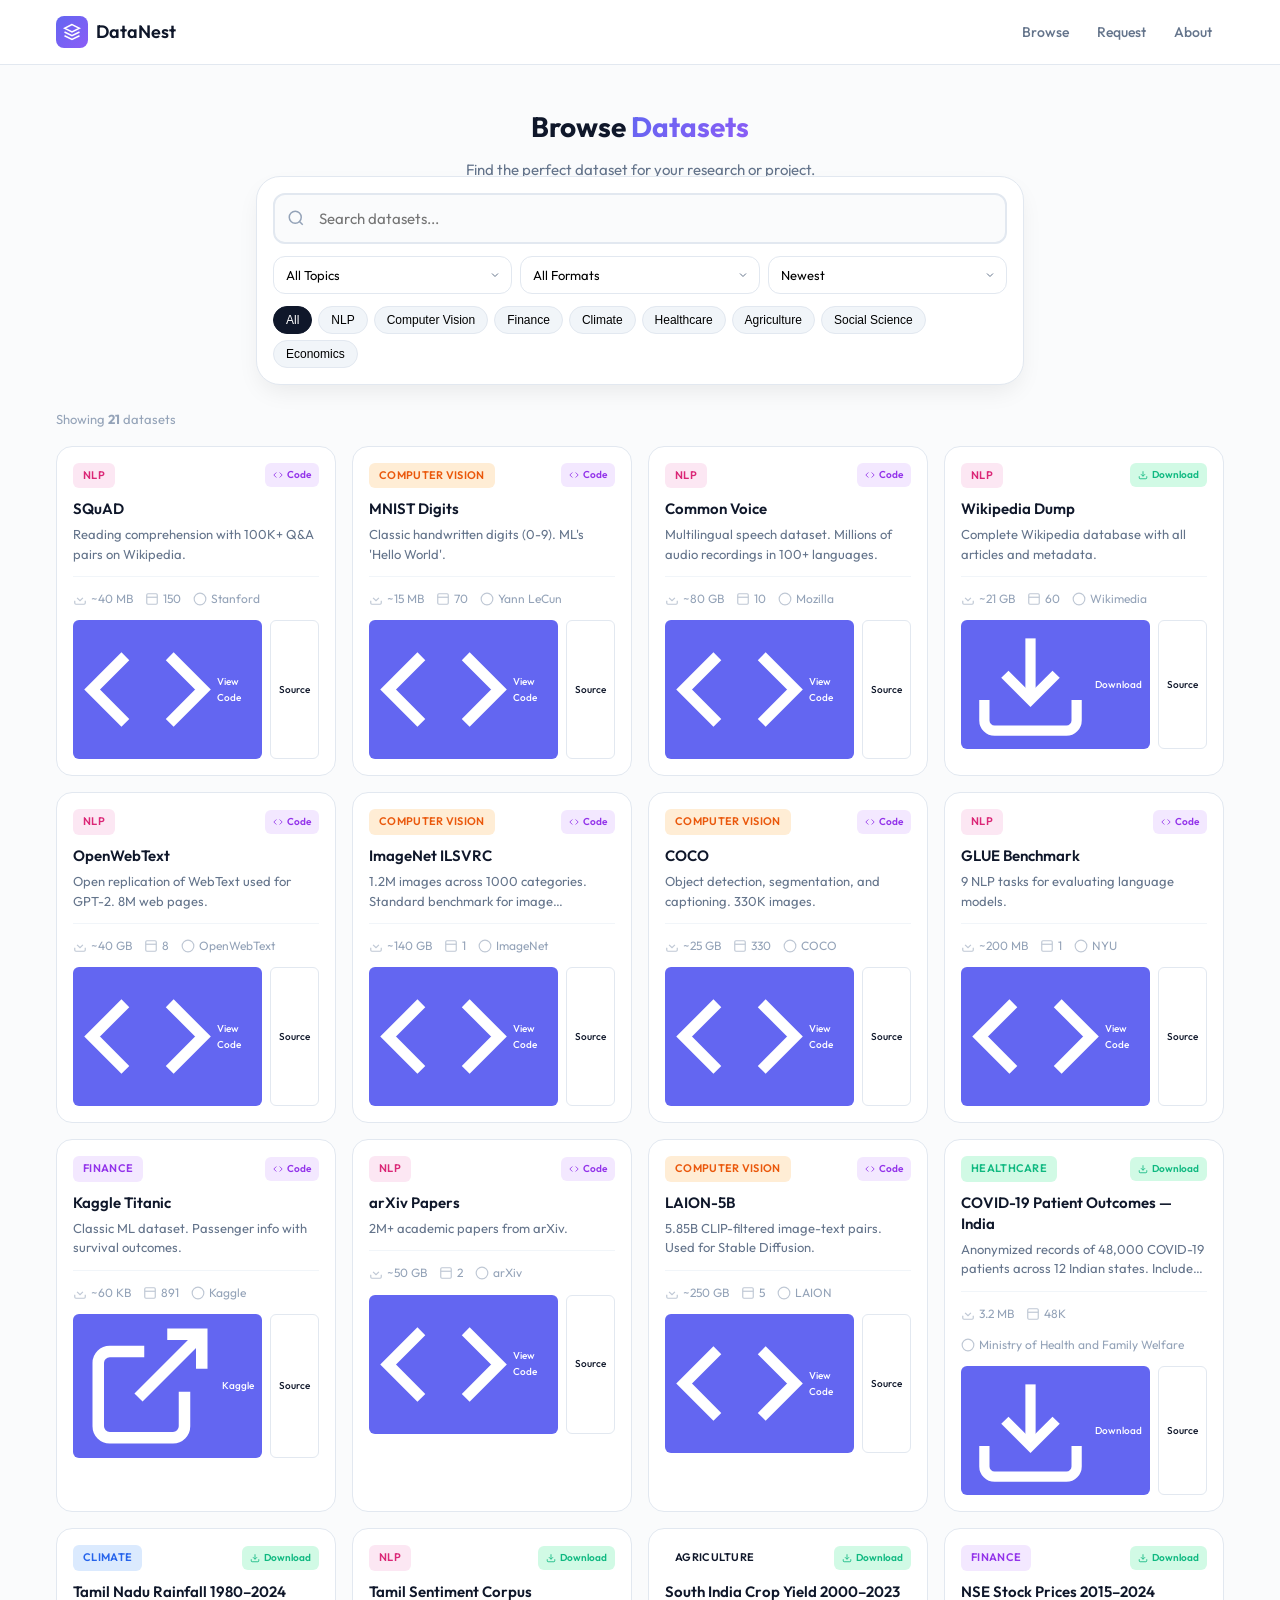
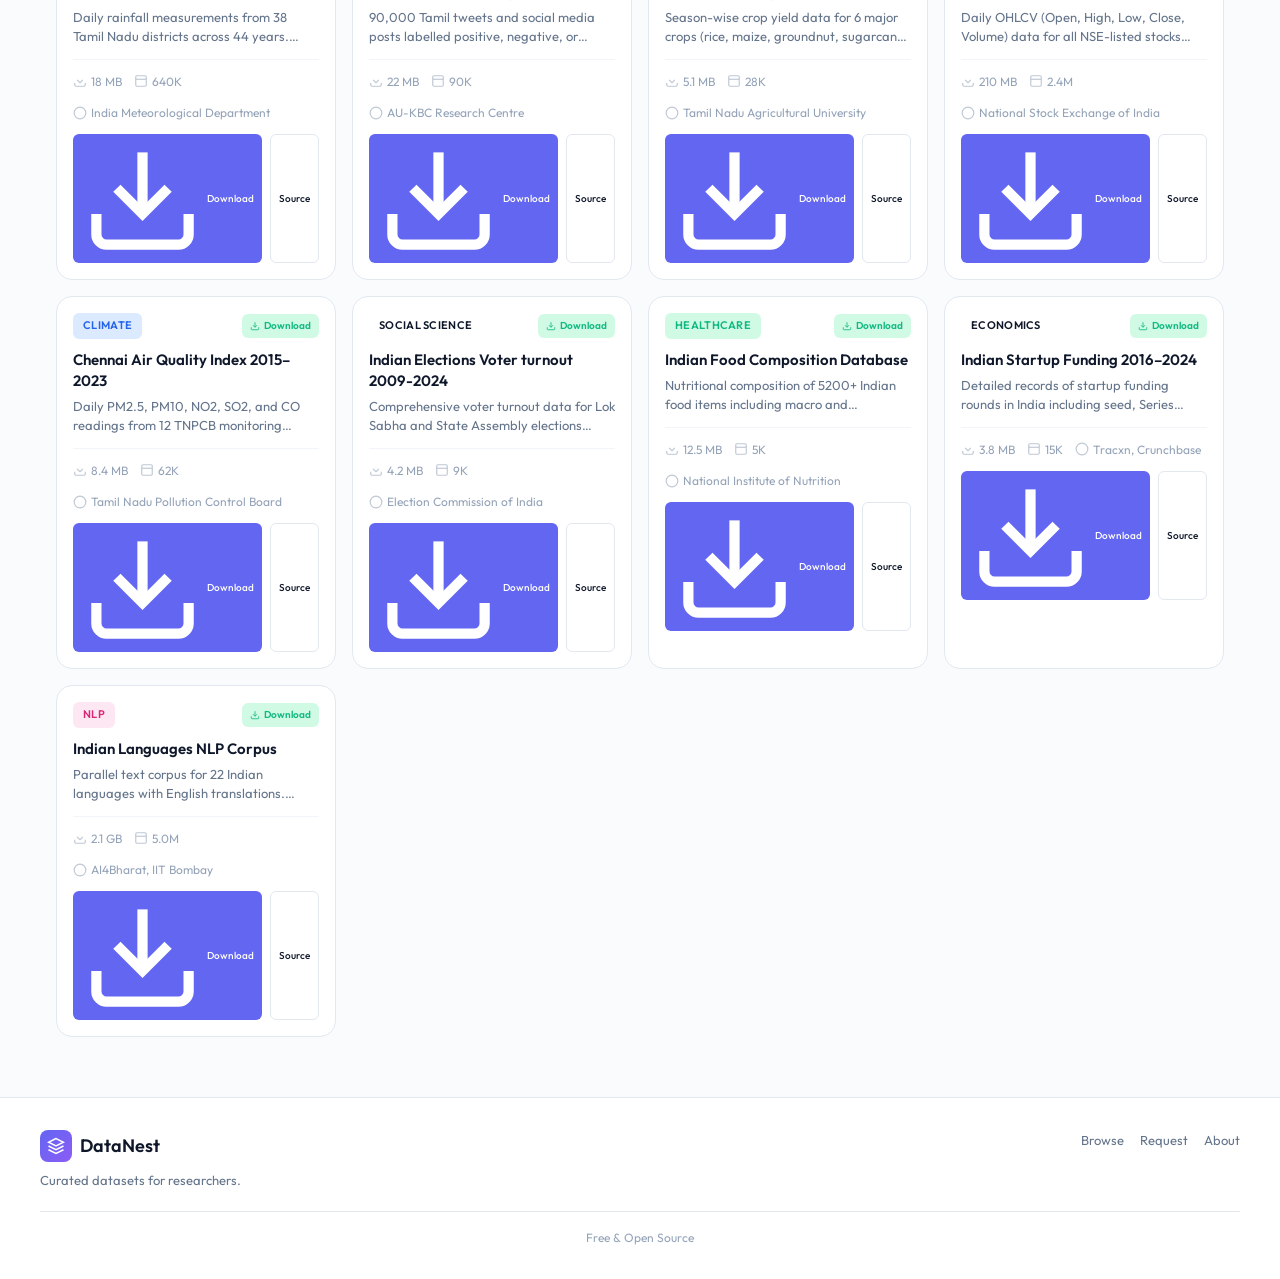
==== docs/index.html @ d8c5614b "Updates" ====
<!DOCTYPE html>
<html lang="en">
<head>
  <meta charset="UTF-8">
  <meta name="viewport" content="width=device-width,initial-scale=1">
  <meta name="description" content="DataNest - Open Dataset Directory">
  <title>DataNest — Open Dataset Directory</title>
  <link rel="preconnect" href="https://fonts.googleapis.com">
  <link href="https://fonts.googleapis.com/css2?family=Outfit:wght@400;500;600;700&display=swap" rel="stylesheet">
  <link rel="stylesheet" href="css/style.css">
</head>
<body>
  <header class="header">
    <div class="header-content">
      <a href="index.html" class="logo">
        <div class="logo-icon"><svg viewBox="0 0 24 24" fill="none" stroke="currentColor" stroke-width="2"><path d="M12 2L2 7l10 5 10-5-10-5zM2 17l10 5 10-5M2 12l10 5 10-5"/></svg></div>
        <span>DataNest</span>
      </a>
      <nav class="nav">
        <a href="index.html" class="nav-link">Browse</a>
        <a href="request.html" class="nav-link">Request</a>
        <a href="about.html" class="nav-link">About</a>
      </nav>
    </div>
  </header>

  <main class="main">
    <section class="browse-hero">
      <h1>Browse <span class="gradient-text">Datasets</span></h1>
      <p>Find the perfect dataset for your research or project.</p>
    </section>

    <section class="search-section">
      <div class="search-container">
        <div class="search-box">
          <svg class="search-icon" viewBox="0 0 24 24" fill="none" stroke="currentColor" stroke-width="2">
            <circle cx="11" cy="11" r="8"/><path d="M21 21l-4.35-4.35"/>
          </svg>
          <input type="text" id="searchInput" placeholder="Search datasets...">
        </div>
        <div class="filter-row">
          <select id="topicFilter"><option value="">All Topics</option></select>
          <select id="formatFilter">
            <option value="">All Formats</option>
            <option value="CSV">CSV</option>
            <option value="JSON">JSON</option>
            <option value="API">API / Code</option>
          </select>
          <select id="sortBy">
            <option value="newest">Newest</option>
            <option value="oldest">Oldest</option>
            <option value="az">A-Z</option>
            <option value="za">Z-A</option>
          </select>
        </div>
        <div class="topic-chips" id="topicChips"></div>
      </div>
    </section>

    <section class="results-section">
      <div class="results-header">
        <span class="results-count">Showing <strong id="countDisplay">0</strong> datasets</span>
      </div>
      <div class="cards-grid" id="cards"></div>
      <div class="empty-state" id="emptyState" style="display:none">
        <div class="empty-icon"><svg viewBox="0 0 24 24" fill="none" stroke="currentColor" stroke-width="1.5"><circle cx="11" cy="11" r="8"/><path d="M21 21l-4.35-4.35"/></svg></div>
        <h3>No datasets found</h3>
        <p>Try adjusting your search or filters.</p>
      </div>
    </section>
  </main>

  <div class="modal-overlay" id="modalOverlay">
    <div class="modal">
      <button class="modal-close" id="modalClose"><svg viewBox="0 0 24 24" fill="none" stroke="currentColor" stroke-width="2"><path d="M18 6L6 18M6 6l12 12"/></svg></button>
      <div class="modal-content" id="modalContent"></div>
    </div>
  </div>

  <footer class="footer">
    <div class="footer-content">
      <div class="footer-brand">
        <div class="logo"><div class="logo-icon"><svg viewBox="0 0 24 24" fill="none" stroke="currentColor" stroke-width="2"><path d="M12 2L2 7l10 5 10-5-10-5zM2 17l10 5 10-5M2 12l10 5 10-5"/></svg></div><span>DataNest</span></div>
        <p>Curated datasets for researchers.</p>
      </div>
      <div class="footer-links"><a href="index.html">Browse</a><a href="request.html">Request</a><a href="about.html">About</a></div>
    </div>
    <div class="footer-bottom"><p>Free & Open Source</p></div>
  </footer>
  <script src="js/count.js"></script>
  <script src="js/app.js"></script>
</body>
</html>
---- docs/css/style.css ----
/* DataNest - Optimized Lightweight CSS */

:root{--bg:#fafbfc;--surface:#fff;--text:#0f172a;--text-secondary:#64748b;--text-muted:#94a3b8;--border:#e2e8f0;--border-light:#f1f5f9;--primary:#6366f1;--primary-dark:#4f46e5;--primary-bg:#eef2ff;--success:#10b981;--success-bg:#d1fae5;--gradient-1:#6366f1;--gradient-2:#8b5cf6;--font:'Outfit',system-ui,sans-serif;--font-mono:'JetBrains Mono',monospace;--radius:12px;--radius-lg:16px;--radius-xl:24px;--radius-full:9999px;--shadow:0 4px 6px -1px rgba(0,0,0,.05);--shadow-md:0 10px 25px -5px rgba(0,0,0,.08)}

*{box-sizing:border-box;margin:0;padding:0}
body{font-family:var(--font);font-size:15px;line-height:1.6;color:var(--text);background:var(--bg);min-height:100vh;display:flex;flex-direction:-webkit-box;min-height:100vh;display:flex;flex-direction:column;-webkit-font-smoothing:antialiased}
a{color:var(--primary);text-decoration:none}

/* Header */
.header{position:sticky;top:0;z-index:100;background:rgba(255,255,255,.9);backdrop-filter:blur(20px);border-bottom:1px solid var(--border)}
.header-content{max-width:1200px;margin:0 auto;padding:0 16px;height:64px;display:flex;align-items:center;justify-content:space-between}
.logo{display:flex;align-items:center;gap:8px;color:var(--text);font-size:18px;font-weight:600}
.logo-icon{width:32px;height:32px;background:linear-gradient(135deg,var(--gradient-1),var(--gradient-2));border-radius:8px;display:flex;align-items:center;justify-content:center}
.logo-icon svg{width:18px;height:18px;color:#fff}
.nav{display:flex;gap:4px}
.nav-link{padding:8px 12px;color:var(--text-secondary);font-size:14px;font-weight:500;border-radius:var(--radius);transition:all .2s}
.nav-link:hover{color:var(--text);background:var(--border-light)}

.main{flex:1}

/* Hero */
.hero{position:relative;padding:60px 16px;text-align:center;overflow:hidden}
.hero::before{content:'';position:absolute;top:-150px;left:-100px;width:400px;height:400px;background:var(--gradient-1);border-radius:50%;filter:blur(100px);opacity:.12}
.hero::after{content:'';position:absolute;top:-80px;right:-80px;width:350px;height:350px;background:var(--gradient-2);border-radius:50%;filter:blur(80px);opacity:.1}
.hero-content{position:relative;max-width:600px;margin:0 auto}
.hero-badge{display:inline-flex;align-items:center;gap:6px;padding:6px 12px;background:var(--primary-bg);color:var(--primary);font-size:12px;font-weight:500;border-radius:var(--radius-full);margin-bottom:16px}
.hero-badge svg{width:14px;height:14px}
.hero h1{font-size:32px;font-weight:700;line-height:1.2;margin-bottom:12px}
.gradient-text{background:linear-gradient(135deg,var(--gradient-1),var(--gradient-2));-webkit-background-clip:text;-webkit-text-fill-color:transparent}
.hero p{font-size:16px;color:var(--text-secondary);margin-bottom:24px}
.hero-actions{display:flex;gap:12px;justify-content:center;flex-wrap:wrap}

/* Buttons */
.btn{display:inline-flex;align-items:center;justify-content:center;gap:3px;padding:3px 8px;font-size:10px;font-weight:500;font-family:var(--font);border-radius:6px;cursor:pointer;transition:all .2s;border:none}
.btn-primary{background:var(--primary);color:#fff}
.btn-primary:hover{background:var(--primary-dark);color:#fff;transform:translateY(-1px)}
.btn-secondary{background:var(--surface);color:var(--text);border:1px solid var(--border)}
.btn-secondary:hover{background:var(--border-light);color:var(--text)}
.btn-lg{padding:8px 16px;font-size:12px}

/* Stats */
.stats-section{text-align:center;padding:24px 16px 60px}
.stats-card{display:inline-block;padding:20px 40px;background:var(--surface);border-radius:var(--radius-xl);box-shadow:var(--shadow-md);border:1px solid var(--border)}
.stats-num{display:block;font-size:40px;font-weight:700;font-family:var(--font-mono)}
.stats-label{font-size:12px;color:var(--text-muted);text-transform:uppercase;letter-spacing:1px}

/* Browse */
.browse-hero{padding:40px 16px 24px;text-align:center}
.browse-hero h1{font-size:28px;font-weight:700;margin-bottom:8px}
.browse-hero p{font-size:15px;color:var(--text-secondary)}

.search-section{max-width:800px;margin:-30px auto 0;padding:0 16px;position:relative;z-index:10}
.search-container{background:var(--surface);border-radius:var(--radius-xl);padding:16px;box-shadow:var(--shadow-md);border:1px solid var(--border)}
.search-box{position:relative;margin-bottom:12px}
.search-icon{position:absolute;left:14px;top:50%;transform:translateY(-50%);width:18px;height:18px;color:var(--text-muted)}
.search-box input{width:100%;padding:14px 14px 14px 44px;font-size:15px;font-family:var(--font);border:2px solid var(--border);border-radius:var(--radius);background:var(--bg);transition:all .2s}
.search-box input:focus{outline:none;border-color:var(--primary);background:#fff}
.filter-row{display:flex;gap:8px;margin-bottom:12px;flex-wrap:wrap}
.filter-row select{flex:1;min-width:120px;padding:10px 12px;font-size:13px;font-family:var(--font);border:1px solid var(--border);border-radius:var(--radius);background:#fff;cursor:pointer;appearance:none;background-image:url("data:image/svg+xml,%3Csvg xmlns='http://www.w3.org/2000/svg' width='12' height='12' viewBox='0 0 24 24' fill='none' stroke='%2364748b' stroke-width='2'%3E%3Cpath d='M6 9l6 6 6-6'/%3E%3C/svg%3E");background-repeat:no-repeat;background-position:right 10px center;padding-right:32px}
.filter-row select:focus{outline:none;border-color:var(--primary)}
.topic-chips{display:flex;flex-wrap:wrap;gap:6px}
.chip{padding:6px 12px;font-size:12px;font-weight:500;background:var(--border-light);border:1px solid var(--border);border-radius:var(--radius-full);cursor:pointer;transition:all .2s}
.chip:hover{border-color:var(--primary);background:var(--primary-bg)}
.chip.active{background:var(--text);color:#fff;border-color:var(--text)}

/* Results */
.results-section{max-width:1200px;margin:0 auto;padding:24px 16px 60px}
.results-header{margin-bottom:16px;font-size:13px;color:var(--text-muted)}
.cards-grid{display:grid;grid-template-columns:repeat(auto-fill,minmax(280px,1fr));gap:16px}

/* Card */
.card{background:var(--surface);border-radius:var(--radius-lg);padding:16px;border:1px solid var(--border);cursor:pointer;transition:all .3s;animation:fadeIn .4s ease-out backwards}
.card:hover{transform:translateY(-2px);box-shadow:var(--shadow-md);border-color:transparent}
@keyframes fadeIn{from{opacity:0;transform:translateY(10px)}to{opacity:1;transform:translateY(0)}}
.card-header{display:flex;align-items:center;justify-content:space-between;margin-bottom:10px;flex-wrap:wrap;gap:6px}
.topic-badge{padding:4px 10px;font-size:11px;font-weight:600;border-radius:6px;text-transform:uppercase;letter-spacing:.3px}
.topic-badge.healthcare{background:var(--success-bg);color:var(--success)}
.topic-badge.climate{background:#dbeafe;color:#2563eb}
.topic-badge.finance{background:#f3e8ff;color:#9333ea}
.topic-badge.nlp{background:#fce7f3;color:#db2777}
.topic-badge.computer-vision{background:#ffedd5;color:#ea580c}
.topic-badge.other{background:var(--border-light);color:var(--text-secondary)}
.access-badge{display:inline-flex;align-items:center;gap:4px;padding:4px 8px;font-size:10px;font-weight:600;border-radius:6px}
.access-badge svg{width:10px;height:10px}
.access-badge.download{background:var(--success-bg);color:var(--success)}
.access-badge.api{background:#f3e8ff;color:#9333ea}
.card-title{font-size:15px;font-weight:600;margin-bottom:6px;line-height:1.4}
.card-overview{font-size:13px;color:var(--text-secondary);line-height:1.5;margin-bottom:12px;display:-webkit-box;-webkit-line-clamp:2;-webkit-box-orient:vertical;overflow:hidden}
.card-meta{display:flex;flex-wrap:wrap;gap:12px;padding-top:12px;border-top:1px solid var(--border-light)}
.meta-item{display:flex;align-items:center;gap:4px;font-size:12px;color:var(--text-muted)}
.meta-item svg{width:14px;height:14px;opacity:.6}
.card-footer{display:flex;gap:8px;margin-top:12px}
.btn-sm{padding:4px 8px;font-size:11px}
.btn-flex{flex:1}
.btn-outline{background:transparent;border:1px solid var(--border);color:var(--text)}
.btn-outline:hover{background:var(--border-light);color:var(--text)}

/* Empty */
.empty-state{text-align:center;padding:60px 16px}
.empty-icon{width:60px;height:60px;margin:0 auto 16px;background:var(--border-light);border-radius:50%;display:flex;align-items:center;justify-content:center}
.empty-icon svg{width:28px;height:28px;color:var(--text-muted)}
.empty-state h3{font-size:18px;font-weight:600;margin-bottom:6px}
.empty-state p{font-size:14px;color:var(--text-secondary)}

/* Modal */
.modal-overlay{position:fixed;inset:0;background:rgba(15,23,42,.6);backdrop-filter:blur(4px);display:flex;align-items:center;justify-content:center;padding:16px;z-index:1000;opacity:0;visibility:hidden;transition:all .3s}
.modal-overlay.show{opacity:1;visibility:visible}
.modal{background:var(--surface);border-radius:var(--radius-xl);width:100%;max-width:600px;max-height:90vh;overflow-y:auto;position:relative;transform:scale(.95) translateY(20px);transition:transform .3s}
.modal-overlay.show .modal{transform:scale(1) translateY(0)}
.modal-close{position:absolute;top:12px;right:12px;width:36px;height:36px;border:none;background:var(--border-light);border-radius:50%;cursor:pointer;display:flex;align-items:center;justify-content:center;color:var(--text-secondary);transition:all .2s}
.modal-close:hover{background:var(--border);color:var(--text)}
.modal-close svg{width:16px;height:16px}
.modal-content{padding:24px}
.modal-title{font-size:22px;font-weight:700;margin-bottom:8px;padding-right:40px}
.modal-overview{font-size:14px;color:var(--text-secondary);line-height:1.6;margin-bottom:16px}
.modal-meta{display:grid;grid-template-columns:repeat(3,1fr);gap:8px;margin-bottom:16px}
.modal-meta-item{background:var(--bg);border-radius:var(--radius);padding:12px;text-align:center}
.modal-meta-val{font-size:14px;font-weight:600;font-family:var(--font-mono);margin-bottom:2px}
.modal-meta-label{font-size:10px;color:var(--text-muted);text-transform:uppercase;letter-spacing:.5px}
.api-badge-large{display:inline-flex;align-items:center;gap:6px;padding:10px 16px;background:linear-gradient(135deg,#f3e8ff,#e9d5ff);color:#9333ea;font-size:13px;font-weight:600;border-radius:var(--radius);margin-bottom:12px}
.api-badge-large svg{width:16px;height:16px}
.modal-tags{display:flex;flex-wrap:wrap;gap:6px;margin-bottom:12px}
.tag{padding:4px 10px;font-size:11px;font-family:var(--font-mono);background:var(--border-light);color:var(--text-secondary);border-radius:6px}
.code-block{position:relative;background:#1e293b;border-radius:var(--radius);overflow:hidden;margin:12px 0}
.code-copy-btn{position:absolute;top:8px;right:8px;padding:4px 10px;background:rgba(255,255,255,.1);color:#fff;border:none;border-radius:6px;font-size:11px;cursor:pointer}
.code-copy-btn:hover{background:rgba(255,255,255,.2)}
.code-block pre{padding:16px;margin:0;overflow-x:auto}
.code-block code{font-family:var(--font-mono);font-size:12px;line-height:1.5;color:#e2e8f0;white-space:pre}
.code-note{font-size:12px;color:var(--text-secondary);margin-top:6px}
.modal-actions{display:flex;gap:10px;padding-top:16px;border-top:1px solid var(--border);flex-wrap:wrap}

/* Request Page */
.page-header{padding:48px 16px 32px;text-align:center}
.page-header h1{font-size:28px;font-weight:700;margin-bottom:10px}
.page-header p{font-size:15px;color:var(--text-secondary)}
.back-link{display:inline-flex;align-items:center;gap:6px;color:var(--text-secondary);font-size:13px;margin-bottom:16px}
.back-link:hover{color:var(--text)}
.back-link svg{width:16px;height:16px}
.request-section{max-width:560px;margin:0 auto;padding:0 16px 60px}
.request-card{background:var(--surface);border-radius:var(--radius-xl);border:1px solid var(--border);overflow:hidden}
.request-card-header{padding:16px 20px;border-bottom:1px solid var(--border);background:var(--border-light)}
.request-card-header h2{display:flex;align-items:center;gap:10px;font-size:15px;font-weight:600}
.request-card-header h2 svg{width:20px;height:20px;color:var(--primary)}
.request-card-body{padding:20px}
.form-group{margin-bottom:16px}
.form-group:last-child{margin-bottom:0}
.form-group label{display:block;font-size:13px;font-weight:500;margin-bottom:6px}
.form-group label span{color:var(--text-secondary);font-weight:400}
.form-group input,.form-group select,.form-group textarea{width:100%;padding:12px 14px;font-size:14px;font-family:var(--font);border:2px solid var(--border);border-radius:var(--radius);background:var(--bg);transition:all .2s}
.form-group input:focus,.form-group select:focus,.form-group textarea:focus{outline:none;border-color:var(--primary);background:#fff}
.form-group textarea{resize:vertical;min-height:80px}
.form-hint{display:block;font-size:11px;color:var(--text-muted);margin-top:4px}
.form-row{display:grid;grid-template-columns:1fr 1fr;gap:12px}
.access-type-hint{font-size:11px;color:var(--text-secondary);margin-top:6px}
.submit-btn{width:100%;padding:8px;font-size:11px;margin-top:16px}
.success-card{display:none;text-align:center;padding:40px 20px}
.success-card.show{display:block}
.success-icon{width:64px;height:64px;margin:0 auto 16px;background:var(--success-bg);border-radius:50%;display:flex;align-items:center;justify-content:center}
.success-icon svg{width:32px;height:32px;color:var(--success)}
.success-card h2{font-size:20px;font-weight:700;margin-bottom:8px}
.success-card p{color:var(--text-secondary);margin-bottom:20px}
.request-form.hidden{display:none}

/* About */
.about-section{max-width:700px;margin:0 auto;padding:0 16px 60px}
.about-card{background:var(--surface);border-radius:var(--radius-xl);border:1px solid var(--border);padding:24px;margin-bottom:16px}
.about-card h2{font-size:20px;font-weight:700;margin-bottom:12px}
.about-card p{font-size:14px;color:var(--text-secondary);line-height:1.6;margin-bottom:10px}
.about-card p:last-child{margin-bottom:0}
.about-grid{display:grid;grid-template-columns:repeat(3,1fr);gap:12px;margin-bottom:16px}
.about-feature{background:var(--surface);border:1px solid var(--border);border-radius:var(--radius-xl);padding:20px;text-align:center;transition:all .3s}
.about-feature:hover{transform:translateY(-2px);box-shadow:var(--shadow-md)}
.feature-icon{width:48px;height:48px;border-radius:var(--radius);display:flex;align-items:center;justify-content:center;margin:0 auto 12px}
.feature-icon.blue{background:#dbeafe}.feature-icon.blue svg{width:24px;height:24px;color:#2563eb}
.feature-icon.green{background:#d1fae5}.feature-icon.green svg{width:24px;height:24px;color:#10b981}
.feature-icon.orange{background:#ffedd5}.feature-icon.orange svg{width:24px;height:24px;color:#ea580c}
.about-feature h3{font-size:14px;font-weight:600;margin-bottom:6px}
.about-feature p{font-size:12px;line-height:1.4}

/* Footer */
.footer{background:var(--surface);border-top:1px solid var(--border);padding:32px 16px}
.footer-content{max-width:1200px;margin:0 auto;display:flex;justify-content:space-between;align-items:start;gap:24px;flex-wrap:wrap}
.footer-brand{max-width:250px}
.footer-brand p{font-size:13px;color:var(--text-secondary);margin-top:8px}
.footer-links{display:flex;gap:16px}
.footer-links a{font-size:13px;color:var(--text-secondary)}
.footer-links a:hover{color:var(--text)}
.footer-bottom{max-width:1200px;margin:20px auto 0;padding-top:16px;border-top:1px solid var(--border);text-align:center}
.footer-bottom p{font-size:12px;color:var(--text-muted)}

/* Responsive */
@media(max-width:768px){
  .header-content{height:56px}
  .nav-link{padding:6px 10px;font-size:13px}
  .hero{padding:40px 16px}
  .hero h1{font-size:26px}
  .hero p{font-size:14px}
  .hero-actions{flex-direction:column}
  .hero-actions .btn{width:100%}
  .stats-card{padding:16px 32px}
  .stats-num{font-size:32px}
  .cards-grid{grid-template-columns:1fr;gap:12px}
  .modal-meta{grid-template-columns:repeat(2,1fr)}
  .modal-actions{flex-direction:column}
  .modal-actions .btn{width:100%}
  .form-row{grid-template-columns:1fr}
  .about-grid{grid-template-columns:1fr}
  .footer-content{flex-direction:column;text-align:center}
  .footer-brand{max-width:100%}
}
@media(max-width:480px){
  .hero h1{font-size:22px}
  .filter-row select{flex:1 1 100%}
  .modal-meta{grid-template-columns:1fr}
  .card-footer{gap:4px}
}
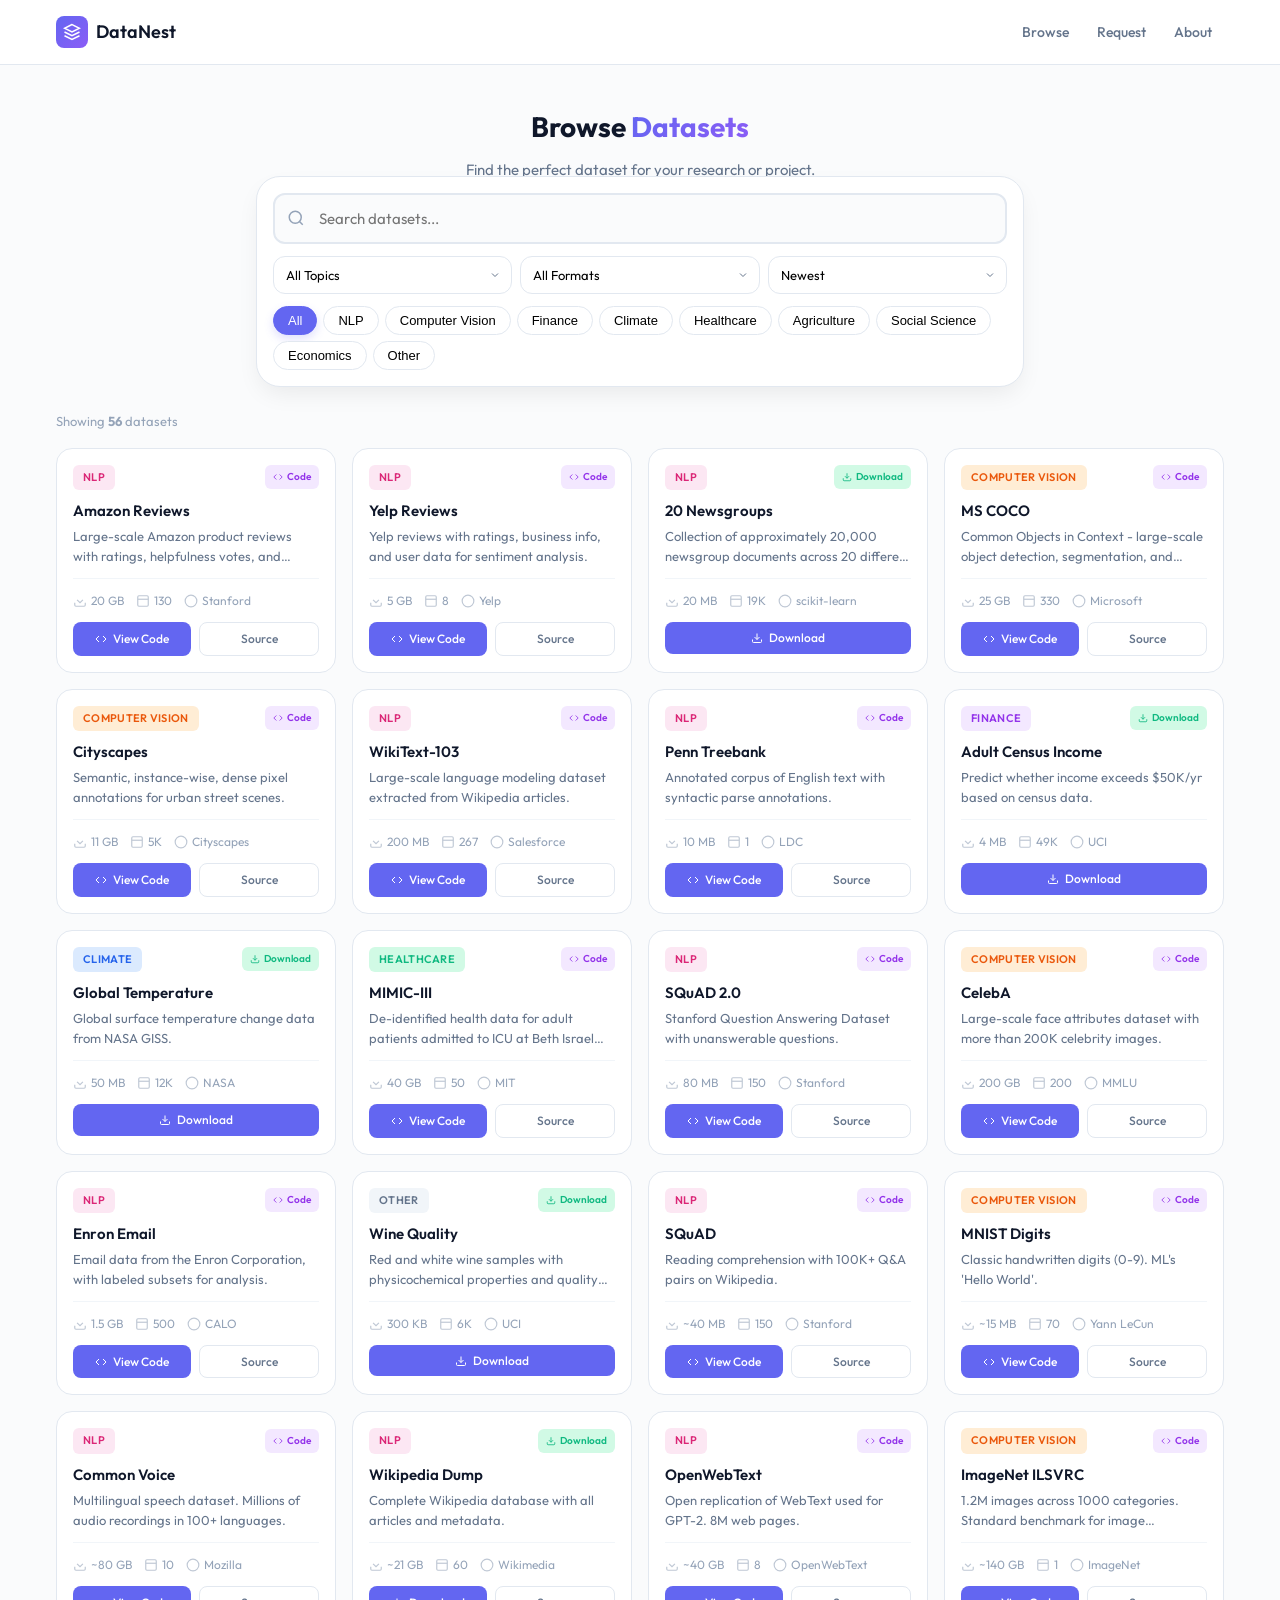
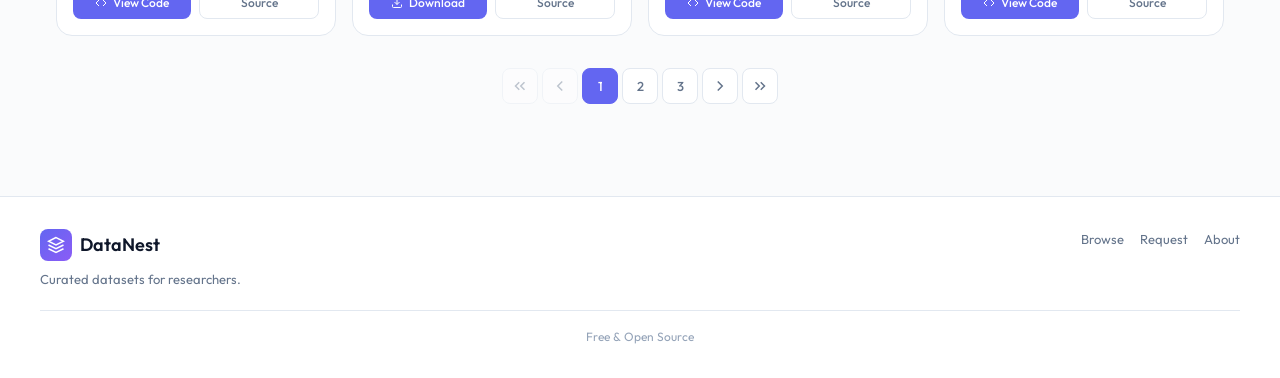
==== commit 2881b4c4: "Updates" ====
--- a/docs/index.html
+++ b/docs/index.html
@@ -13,7 +13,7 @@
   <header class="header">
     <div class="header-content">
       <a href="index.html" class="logo">
-        <div class="logo-icon"><svg viewBox="0 0 24 24" fill="none" stroke="currentColor" stroke-width="2"><path d="M12 2L2 7l10 5 10-5-10-5zM2 17l10 5 10-5M2 12l10 5 10-5"/></svg></div>
+        <div class="logo-icon"><svg width="18" height="18" viewBox="0 0 24 24" fill="none" stroke="currentColor" stroke-width="2"><path d="M12 2L2 7l10 5 10-5-10-5zM2 17l10 5 10-5M2 12l10 5 10-5"/></svg></div>
         <span>DataNest</span>
       </a>
       <nav class="nav">
@@ -33,7 +33,7 @@
     <section class="search-section">
       <div class="search-container">
         <div class="search-box">
-          <svg class="search-icon" viewBox="0 0 24 24" fill="none" stroke="currentColor" stroke-width="2">
+          <svg width="18" height="18" class="search-icon" viewBox="0 0 24 24" fill="none" stroke="currentColor" stroke-width="2">
             <circle cx="11" cy="11" r="8"/><path d="M21 21l-4.35-4.35"/>
           </svg>
           <input type="text" id="searchInput" placeholder="Search datasets...">
@@ -62,8 +62,9 @@
         <span class="results-count">Showing <strong id="countDisplay">0</strong> datasets</span>
       </div>
       <div class="cards-grid" id="cards"></div>
+      <div class="pagination" id="pagination"></div>
       <div class="empty-state" id="emptyState" style="display:none">
-        <div class="empty-icon"><svg viewBox="0 0 24 24" fill="none" stroke="currentColor" stroke-width="1.5"><circle cx="11" cy="11" r="8"/><path d="M21 21l-4.35-4.35"/></svg></div>
+        <div class="empty-icon"><svg width="28" height="28" viewBox="0 0 24 24" fill="none" stroke="currentColor" stroke-width="1.5"><circle cx="11" cy="11" r="8"/><path d="M21 21l-4.35-4.35"/></svg></div>
         <h3>No datasets found</h3>
         <p>Try adjusting your search or filters.</p>
       </div>
@@ -72,7 +73,7 @@
 
   <div class="modal-overlay" id="modalOverlay">
     <div class="modal">
-      <button class="modal-close" id="modalClose"><svg viewBox="0 0 24 24" fill="none" stroke="currentColor" stroke-width="2"><path d="M18 6L6 18M6 6l12 12"/></svg></button>
+      <button class="modal-close" id="modalClose"><svg width="16" height="16" viewBox="0 0 24 24" fill="none" stroke="currentColor" stroke-width="2"><path d="M18 6L6 18M6 6l12 12"/></svg></button>
       <div class="modal-content" id="modalContent"></div>
     </div>
   </div>
@@ -80,7 +81,7 @@
   <footer class="footer">
     <div class="footer-content">
       <div class="footer-brand">
-        <div class="logo"><div class="logo-icon"><svg viewBox="0 0 24 24" fill="none" stroke="currentColor" stroke-width="2"><path d="M12 2L2 7l10 5 10-5-10-5zM2 17l10 5 10-5M2 12l10 5 10-5"/></svg></div><span>DataNest</span></div>
+        <div class="logo"><div class="logo-icon"><svg width="18" height="18" viewBox="0 0 24 24" fill="none" stroke="currentColor" stroke-width="2"><path d="M12 2L2 7l10 5 10-5-10-5zM2 17l10 5 10-5M2 12l10 5 10-5"/></svg></div><span>DataNest</span></div>
         <p>Curated datasets for researchers.</p>
       </div>
       <div class="footer-links"><a href="index.html">Browse</a><a href="request.html">Request</a><a href="about.html">About</a></div>
--- a/docs/css/style.css
+++ b/docs/css/style.css
@@ -3,7 +3,7 @@
 :root{--bg:#fafbfc;--surface:#fff;--text:#0f172a;--text-secondary:#64748b;--text-muted:#94a3b8;--border:#e2e8f0;--border-light:#f1f5f9;--primary:#6366f1;--primary-dark:#4f46e5;--primary-bg:#eef2ff;--success:#10b981;--success-bg:#d1fae5;--gradient-1:#6366f1;--gradient-2:#8b5cf6;--font:'Outfit',system-ui,sans-serif;--font-mono:'JetBrains Mono',monospace;--radius:12px;--radius-lg:16px;--radius-xl:24px;--radius-full:9999px;--shadow:0 4px 6px -1px rgba(0,0,0,.05);--shadow-md:0 10px 25px -5px rgba(0,0,0,.08)}
 
 *{box-sizing:border-box;margin:0;padding:0}
-body{font-family:var(--font);font-size:15px;line-height:1.6;color:var(--text);background:var(--bg);min-height:100vh;display:flex;flex-direction:-webkit-box;min-height:100vh;display:flex;flex-direction:column;-webkit-font-smoothing:antialiased}
+body{font-family:var(--font);font-size:15px;line-height:1.6;color:var(--text);background:var(--bg);min-height:100vh;display:flex;flex-direction:column;-webkit-font-smoothing:antialiased}
 a{color:var(--primary);text-decoration:none}
 
 /* Header */
@@ -26,17 +26,19 @@
 .hero-badge{display:inline-flex;align-items:center;gap:6px;padding:6px 12px;background:var(--primary-bg);color:var(--primary);font-size:12px;font-weight:500;border-radius:var(--radius-full);margin-bottom:16px}
 .hero-badge svg{width:14px;height:14px}
 .hero h1{font-size:32px;font-weight:700;line-height:1.2;margin-bottom:12px}
-.gradient-text{background:linear-gradient(135deg,var(--gradient-1),var(--gradient-2));-webkit-background-clip:text;-webkit-text-fill-color:transparent}
+.gradient-text{background:linear-gradient(135deg,var(--gradient-1),var(--gradient-2));-webkit-background-clip:text;background-clip:text;-webkit-text-fill-color:transparent}
 .hero p{font-size:16px;color:var(--text-secondary);margin-bottom:24px}
 .hero-actions{display:flex;gap:12px;justify-content:center;flex-wrap:wrap}
 
 /* Buttons */
-.btn{display:inline-flex;align-items:center;justify-content:center;gap:3px;padding:3px 8px;font-size:10px;font-weight:500;font-family:var(--font);border-radius:6px;cursor:pointer;transition:all .2s;border:none}
+.btn{display:inline-flex;align-items:center;justify-content:center;gap:6px;padding:8px 14px;font-size:13px;font-weight:500;font-family:var(--font);border-radius:8px;cursor:pointer;transition:all .2s;border:none;white-space:nowrap}
+.btn svg{width:14px;height:14px;flex-shrink:0}
 .btn-primary{background:var(--primary);color:#fff}
-.btn-primary:hover{background:var(--primary-dark);color:#fff;transform:translateY(-1px)}
+.btn-primary:hover{background:var(--primary-dark);color:#fff}
 .btn-secondary{background:var(--surface);color:var(--text);border:1px solid var(--border)}
 .btn-secondary:hover{background:var(--border-light);color:var(--text)}
-.btn-lg{padding:8px 16px;font-size:12px}
+.btn-lg{padding:10px 18px;font-size:14px}
+.btn-lg svg{width:16px;height:16px}
 
 /* Stats */
 .stats-section{text-align:center;padding:24px 16px 60px}
@@ -59,9 +61,9 @@
 .filter-row select{flex:1;min-width:120px;padding:10px 12px;font-size:13px;font-family:var(--font);border:1px solid var(--border);border-radius:var(--radius);background:#fff;cursor:pointer;appearance:none;background-image:url("data:image/svg+xml,%3Csvg xmlns='http://www.w3.org/2000/svg' width='12' height='12' viewBox='0 0 24 24' fill='none' stroke='%2364748b' stroke-width='2'%3E%3Cpath d='M6 9l6 6 6-6'/%3E%3C/svg%3E");background-repeat:no-repeat;background-position:right 10px center;padding-right:32px}
 .filter-row select:focus{outline:none;border-color:var(--primary)}
 .topic-chips{display:flex;flex-wrap:wrap;gap:6px}
-.chip{padding:6px 12px;font-size:12px;font-weight:500;background:var(--border-light);border:1px solid var(--border);border-radius:var(--radius-full);cursor:pointer;transition:all .2s}
-.chip:hover{border-color:var(--primary);background:var(--primary-bg)}
-.chip.active{background:var(--text);color:#fff;border-color:var(--text)}
+.chip{padding:6px 14px;font-size:13px;font-weight:500;background:var(--surface);border:1px solid var(--border);border-radius:var(--radius-full);cursor:pointer;transition:all .2s;white-space:nowrap}
+.chip:hover{border-color:var(--primary);background:var(--primary-bg);color:var(--primary)}
+.chip.active{background:var(--primary);color:#fff;border-color:var(--primary);box-shadow:0 4px 10px rgba(99,102,241,.2)}
 
 /* Results */
 .results-section{max-width:1200px;margin:0 auto;padding:24px 16px 60px}
@@ -85,15 +87,16 @@
 .access-badge.download{background:var(--success-bg);color:var(--success)}
 .access-badge.api{background:#f3e8ff;color:#9333ea}
 .card-title{font-size:15px;font-weight:600;margin-bottom:6px;line-height:1.4}
-.card-overview{font-size:13px;color:var(--text-secondary);line-height:1.5;margin-bottom:12px;display:-webkit-box;-webkit-line-clamp:2;-webkit-box-orient:vertical;overflow:hidden}
+.card-overview{font-size:13px;color:var(--text-secondary);line-height:1.5;margin-bottom:12px;display:-webkit-box;-webkit-line-clamp:2;line-clamp:2;-webkit-box-orient:vertical;overflow:hidden}
 .card-meta{display:flex;flex-wrap:wrap;gap:12px;padding-top:12px;border-top:1px solid var(--border-light)}
 .meta-item{display:flex;align-items:center;gap:4px;font-size:12px;color:var(--text-muted)}
 .meta-item svg{width:14px;height:14px;opacity:.6}
-.card-footer{display:flex;gap:8px;margin-top:12px}
-.btn-sm{padding:4px 8px;font-size:11px}
-.btn-flex{flex:1}
-.btn-outline{background:transparent;border:1px solid var(--border);color:var(--text)}
-.btn-outline:hover{background:var(--border-light);color:var(--text)}
+.card-footer{display:flex;gap:8px;margin-top:12px;flex-wrap:wrap}
+.btn-sm{padding:6px 10px;font-size:12px}
+.btn-sm svg{width:12px;height:12px}
+.btn-flex{flex:1;min-width:100px}
+.btn-outline{background:transparent;border:1px solid var(--border);color:var(--text-secondary)}
+.btn-outline:hover{background:var(--border-light);border-color:var(--text-muted);color:var(--text)}
 
 /* Empty */
 .empty-state{text-align:center;padding:60px 16px}
@@ -128,6 +131,7 @@
 .code-block code{font-family:var(--font-mono);font-size:12px;line-height:1.5;color:#e2e8f0;white-space:pre}
 .code-note{font-size:12px;color:var(--text-secondary);margin-top:6px}
 .modal-actions{display:flex;gap:10px;padding-top:16px;border-top:1px solid var(--border);flex-wrap:wrap}
+.modal-actions .btn{flex:1;min-width:120px}
 
 /* Request Page */
 .page-header{padding:48px 16px 32px;text-align:center}
@@ -152,7 +156,7 @@
 .form-hint{display:block;font-size:11px;color:var(--text-muted);margin-top:4px}
 .form-row{display:grid;grid-template-columns:1fr 1fr;gap:12px}
 .access-type-hint{font-size:11px;color:var(--text-secondary);margin-top:6px}
-.submit-btn{width:100%;padding:8px;font-size:11px;margin-top:16px}
+.submit-btn{width:100%;padding:10px 16px;font-size:14px;font-weight:600;margin-top:20px}
 .success-card{display:none;text-align:center;padding:40px 20px}
 .success-card.show{display:block}
 .success-icon{width:64px;height:64px;margin:0 auto 16px;background:var(--success-bg);border-radius:50%;display:flex;align-items:center;justify-content:center}
@@ -176,6 +180,15 @@
 .feature-icon.orange{background:#ffedd5}.feature-icon.orange svg{width:24px;height:24px;color:#ea580c}
 .about-feature h3{font-size:14px;font-weight:600;margin-bottom:6px}
 .about-feature p{font-size:12px;line-height:1.4}
+
+/* Pagination */
+.pagination{display:flex;justify-content:center;align-items:center;gap:4px;padding:32px 16px;flex-wrap:wrap}
+.page-btn,.page-num{display:inline-flex;align-items:center;justify-content:center;min-width:36px;height:36px;padding:0 8px;font-size:13px;font-weight:500;font-family:var(--font);color:var(--text-secondary);background:var(--surface);border:1px solid var(--border);border-radius:8px;cursor:pointer;transition:all .2s}
+.page-btn:hover,.page-num:hover{background:var(--border-light);color:var(--text);border-color:var(--text-muted)}
+.page-num.active{background:var(--primary);color:#fff;border-color:var(--primary)}
+.page-num.active:hover{background:var(--primary-dark);border-color:var(--primary-dark)}
+.page-btn:disabled,.page-num.disabled{opacity:.4;cursor:not-allowed}
+.page-ellipsis{display:inline-flex;align-items:center;justify-content:center;width:32px;height:36px;color:var(--text-muted);font-size:13px}
 
 /* Footer */
 .footer{background:var(--surface);border-top:1px solid var(--border);padding:32px 16px}
@@ -212,5 +225,12 @@
   .hero h1{font-size:22px}
   .filter-row select{flex:1 1 100%}
   .modal-meta{grid-template-columns:1fr}
-  .card-footer{gap:4px}
+  .card-footer{gap:6px;flex-direction:column}
+  .card-footer .btn{width:100%;justify-content:center}
+  .btn{padding:6px 12px;font-size:12px}
+  .btn svg{width:12px;height:12px}
+  .btn-sm{padding:5px 8px;font-size:11px}
+  .btn-sm svg{width:10px;height:10px}
+  .submit-btn{padding:10px 16px;font-size:13px}
+  .modal-actions .btn{width:100%}
 }
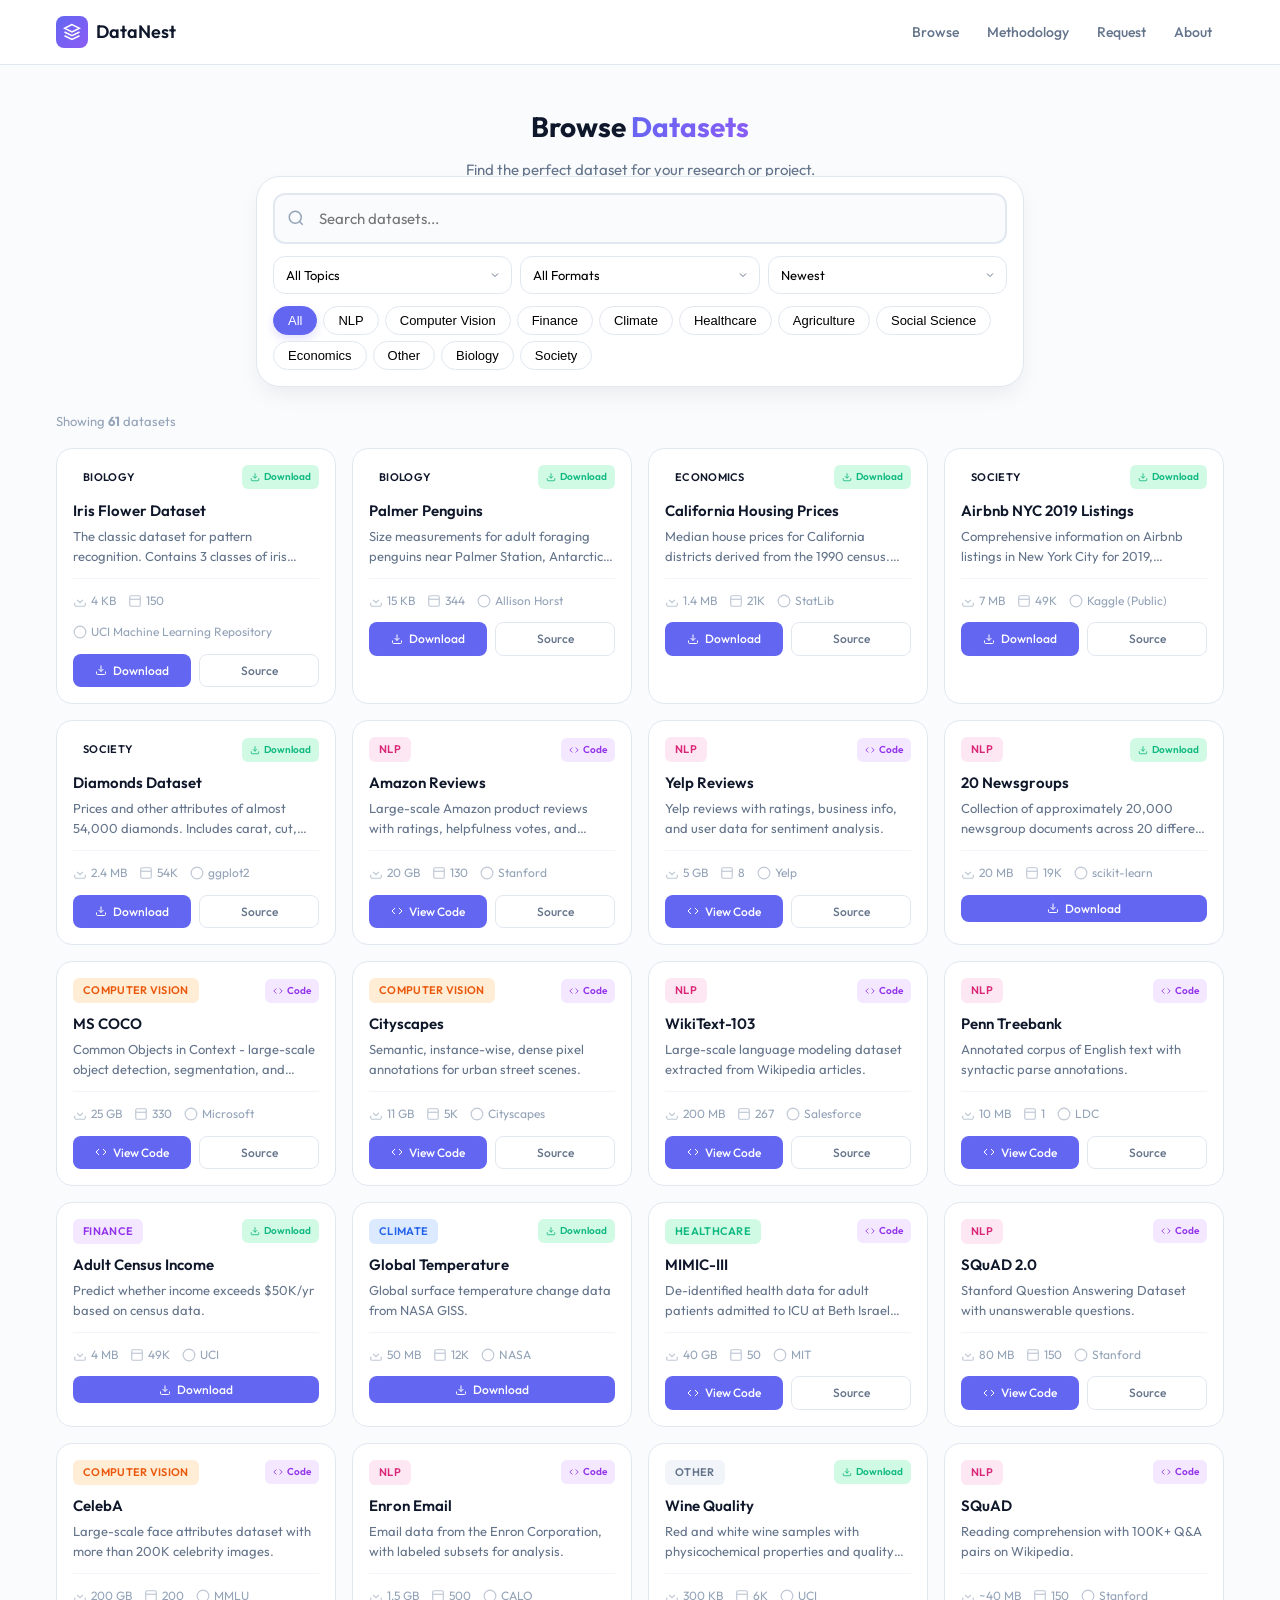
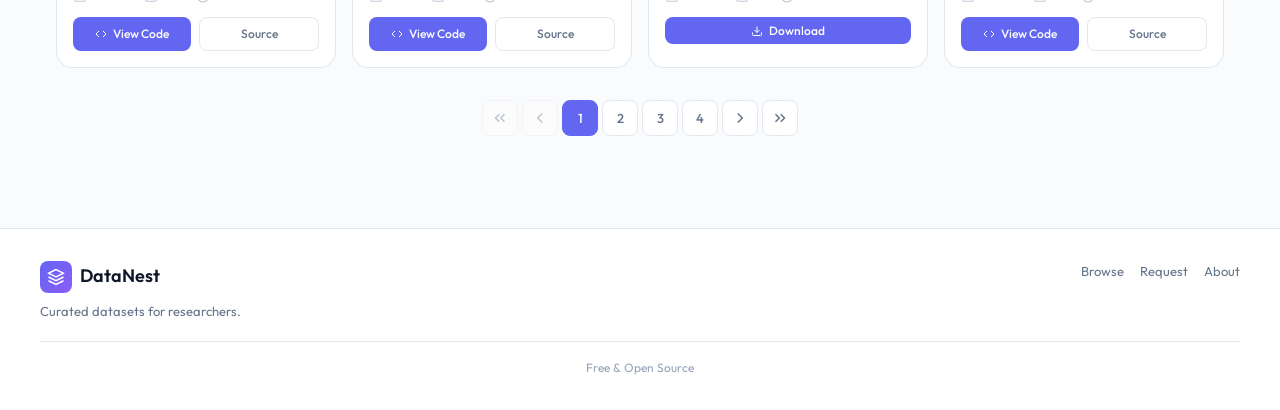
==== commit 8ae789aa: "Updates" ====
--- a/docs/index.html
+++ b/docs/index.html
@@ -18,6 +18,7 @@
       </a>
       <nav class="nav">
         <a href="index.html" class="nav-link">Browse</a>
+        <a href="documentation/manual-download.html" class="nav-link">Methodology</a>
         <a href="request.html" class="nav-link">Request</a>
         <a href="about.html" class="nav-link">About</a>
       </nav>
--- a/docs/css/style.css
+++ b/docs/css/style.css
@@ -234,3 +234,17 @@
   .submit-btn{padding:10px 16px;font-size:13px}
   .modal-actions .btn{width:100%}
 }
+
+/* Download Status */
+.download-status{position:fixed;bottom:24px;left:50%;transform:translateX(-50%);background:rgba(15,23,42,.9);backdrop-filter:blur(10px);color:#fff;padding:16px 24px;border-radius:var(--radius-lg);box-shadow:var(--shadow-md);z-index:2000;display:flex;flex-direction:column;align-items:center;gap:8px;text-align:center;animation:slideUp .3s ease-out}
+@keyframes slideUp{from{opacity:0;transform:translate(-50%,20px)}to{opacity:1;transform:translate(-50%,0)}}
+.status-spinner{width:24px;height:24px;border:2px solid rgba(255,255,255,.2);border-top-color:#fff;border-radius:50%;animation:spin 1s linear infinite}
+@keyframes spin{to{transform:rotate(360deg)}}
+
+/* CLI Tabs */
+.cli-tabs{display:flex;gap:4px;margin:20px 0 8px;border-bottom:1px solid var(--border)}
+.tab-btn{padding:8px 16px;font-size:12px;font-weight:600;color:var(--text-muted);background:none;border:none;border-bottom:2px solid transparent;cursor:pointer;transition:all .2s}
+.tab-btn:hover{color:var(--text)}
+.tab-btn.active{color:var(--primary);border-bottom-color:var(--primary)}
+.tab-pane{display:none}
+.tab-pane.active{display:block}
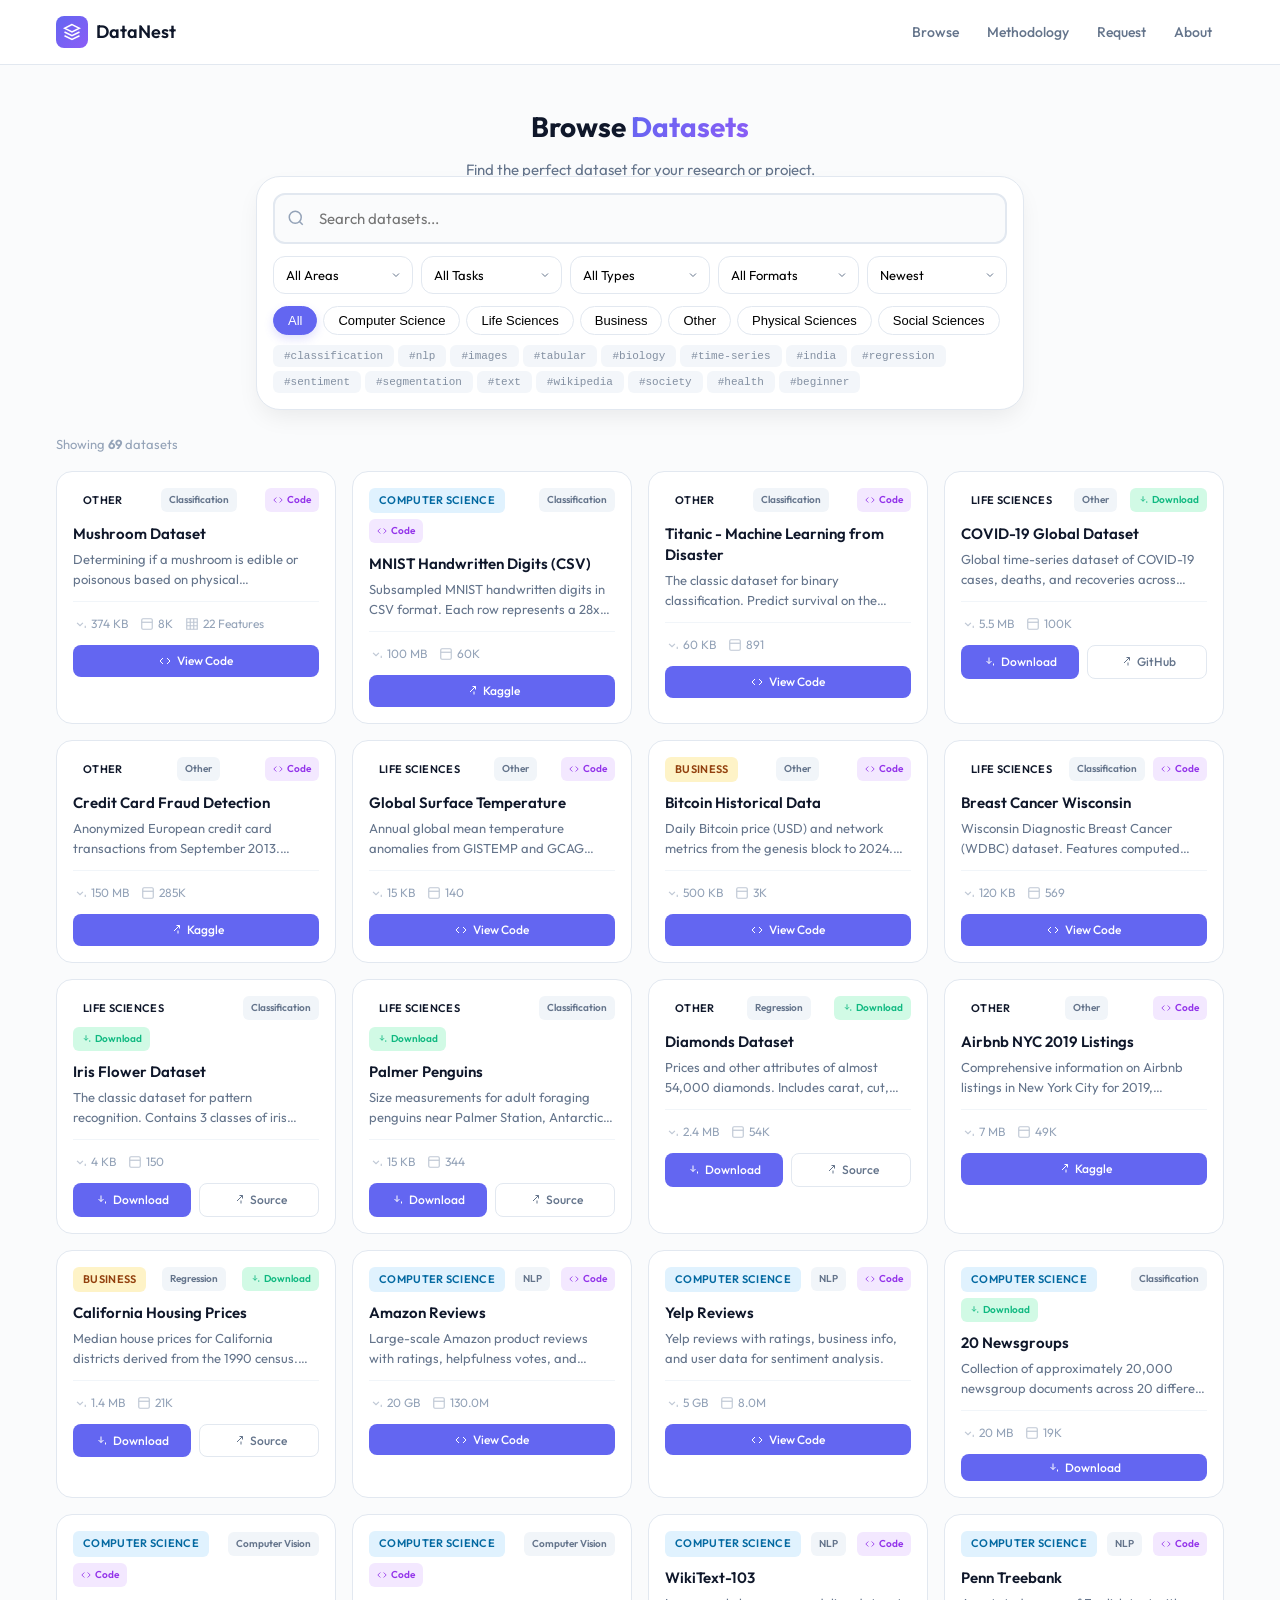
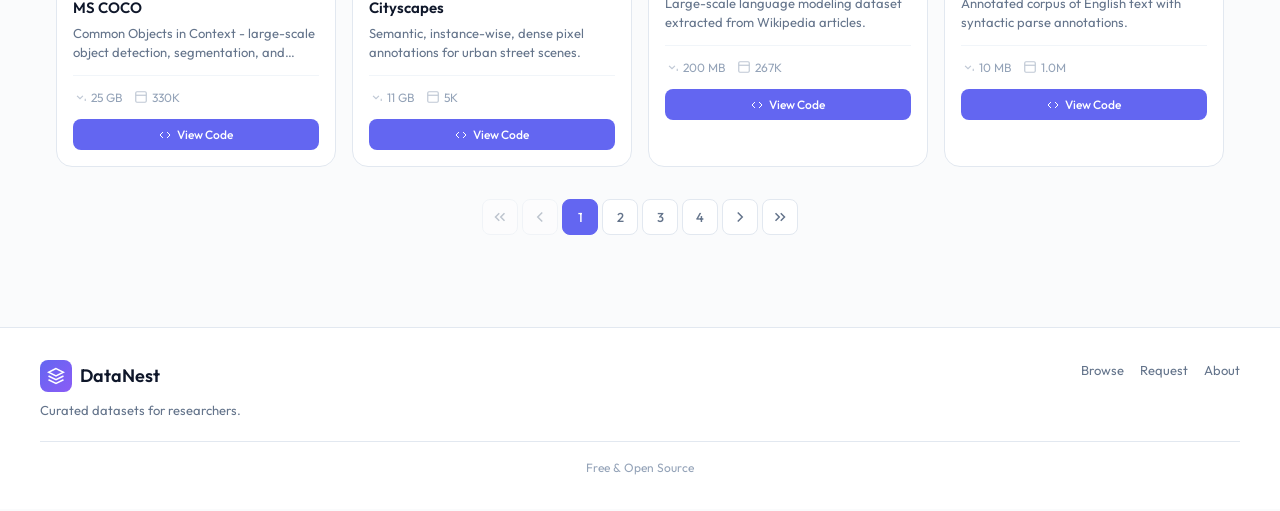
==== commit 8d4dcb7d: "Updates" ====
--- a/docs/index.html
+++ b/docs/index.html
@@ -40,7 +40,9 @@
           <input type="text" id="searchInput" placeholder="Search datasets...">
         </div>
         <div class="filter-row">
-          <select id="topicFilter"><option value="">All Topics</option></select>
+          <select id="areaFilter"><option value="">All Areas</option></select>
+          <select id="taskFilter"><option value="">All Tasks</option></select>
+          <select id="typeFilter"><option value="">All Types</option></select>
           <select id="formatFilter">
             <option value="">All Formats</option>
             <option value="CSV">CSV</option>
@@ -55,6 +57,7 @@
           </select>
         </div>
         <div class="topic-chips" id="topicChips"></div>
+        <div class="tag-chips" id="tagChips" style="margin-top: 10px; opacity: 0.8; font-size: 0.9em;"></div>
       </div>
     </section>
 
@@ -90,6 +93,6 @@
     <div class="footer-bottom"><p>Free & Open Source</p></div>
   </footer>
   <script src="js/count.js"></script>
-  <script src="js/app.js"></script>
+  <script src="js/app.js?v=s2"></script>
 </body>
 </html>
--- a/docs/css/style.css
+++ b/docs/css/style.css
@@ -64,8 +64,10 @@
 .chip{padding:6px 14px;font-size:13px;font-weight:500;background:var(--surface);border:1px solid var(--border);border-radius:var(--radius-full);cursor:pointer;transition:all .2s;white-space:nowrap}
 .chip:hover{border-color:var(--primary);background:var(--primary-bg);color:var(--primary)}
 .chip.active{background:var(--primary);color:#fff;border-color:var(--primary);box-shadow:0 4px 10px rgba(99,102,241,.2)}
-
-/* Results */
+.tag-chips{display:flex;flex-wrap:wrap;gap:4px;margin-top:10px}
+.tag-chip{padding:4px 10px;font-size:11px;font-family:var(--font-mono);background:var(--border-light);color:var(--text-secondary);border-radius:6px;cursor:pointer;transition:all .2s;border:1px solid transparent}
+.tag-chip:hover{background:var(--border);color:var(--text)}
+.tag-chip.active{background:var(--text);color:#fff;border-color:var(--text)}
 .results-section{max-width:1200px;margin:0 auto;padding:24px 16px 60px}
 .results-header{margin-bottom:16px;font-size:13px;color:var(--text-muted)}
 .cards-grid{display:grid;grid-template-columns:repeat(auto-fill,minmax(280px,1fr));gap:16px}
@@ -81,7 +83,14 @@
 .topic-badge.finance{background:#f3e8ff;color:#9333ea}
 .topic-badge.nlp{background:#fce7f3;color:#db2777}
 .topic-badge.computer-vision{background:#ffedd5;color:#ea580c}
-.topic-badge.other{background:var(--border-light);color:var(--text-secondary)}
+.topic-badge.computer-science{background:#e0f2fe;color:#0369a1}
+.topic-badge.business{background:#fef3c7;color:#92400e}
+.topic-badge.physical-sciences{background:#f1f5f9;color:#475569}
+.topic-badge.social-sciences{background:#fdf2f8;color:#9d174d}
+.topic-badge.engineering{background:#ecfdf5;color:#065f46}
+
+.task-badge{padding:4px 8px;font-size:10px;font-weight:600;border-radius:6px;background:var(--border-light);color:var(--text-secondary);text-transform:capitalize}
+
 .access-badge{display:inline-flex;align-items:center;gap:4px;padding:4px 8px;font-size:10px;font-weight:600;border-radius:6px}
 .access-badge svg{width:10px;height:10px}
 .access-badge.download{background:var(--success-bg);color:var(--success)}
@@ -120,8 +129,8 @@
 .modal-meta-item{background:var(--bg);border-radius:var(--radius);padding:12px;text-align:center}
 .modal-meta-val{font-size:14px;font-weight:600;font-family:var(--font-mono);margin-bottom:2px}
 .modal-meta-label{font-size:10px;color:var(--text-muted);text-transform:uppercase;letter-spacing:.5px}
-.api-badge-large{display:inline-flex;align-items:center;gap:6px;padding:10px 16px;background:linear-gradient(135deg,#f3e8ff,#e9d5ff);color:#9333ea;font-size:13px;font-weight:600;border-radius:var(--radius);margin-bottom:12px}
-.api-badge-large svg{width:16px;height:16px}
+.api-badge-large{display:flex;align-items:center;justify-content:center;gap:10px;padding:16px;background:var(--bg-secondary);border:1px solid var(--border);border-radius:12px;font-size:14px;font-weight:700;color:var(--text-primary);margin-bottom:24px;width:100%}
+.api-badge-large svg{width:20px;height:20px;color:var(--primary)}
 .modal-tags{display:flex;flex-wrap:wrap;gap:6px;margin-bottom:12px}
 .tag{padding:4px 10px;font-size:11px;font-family:var(--font-mono);background:var(--border-light);color:var(--text-secondary);border-radius:6px}
 .code-block{position:relative;background:#1e293b;border-radius:var(--radius);overflow:hidden;margin:12px 0}
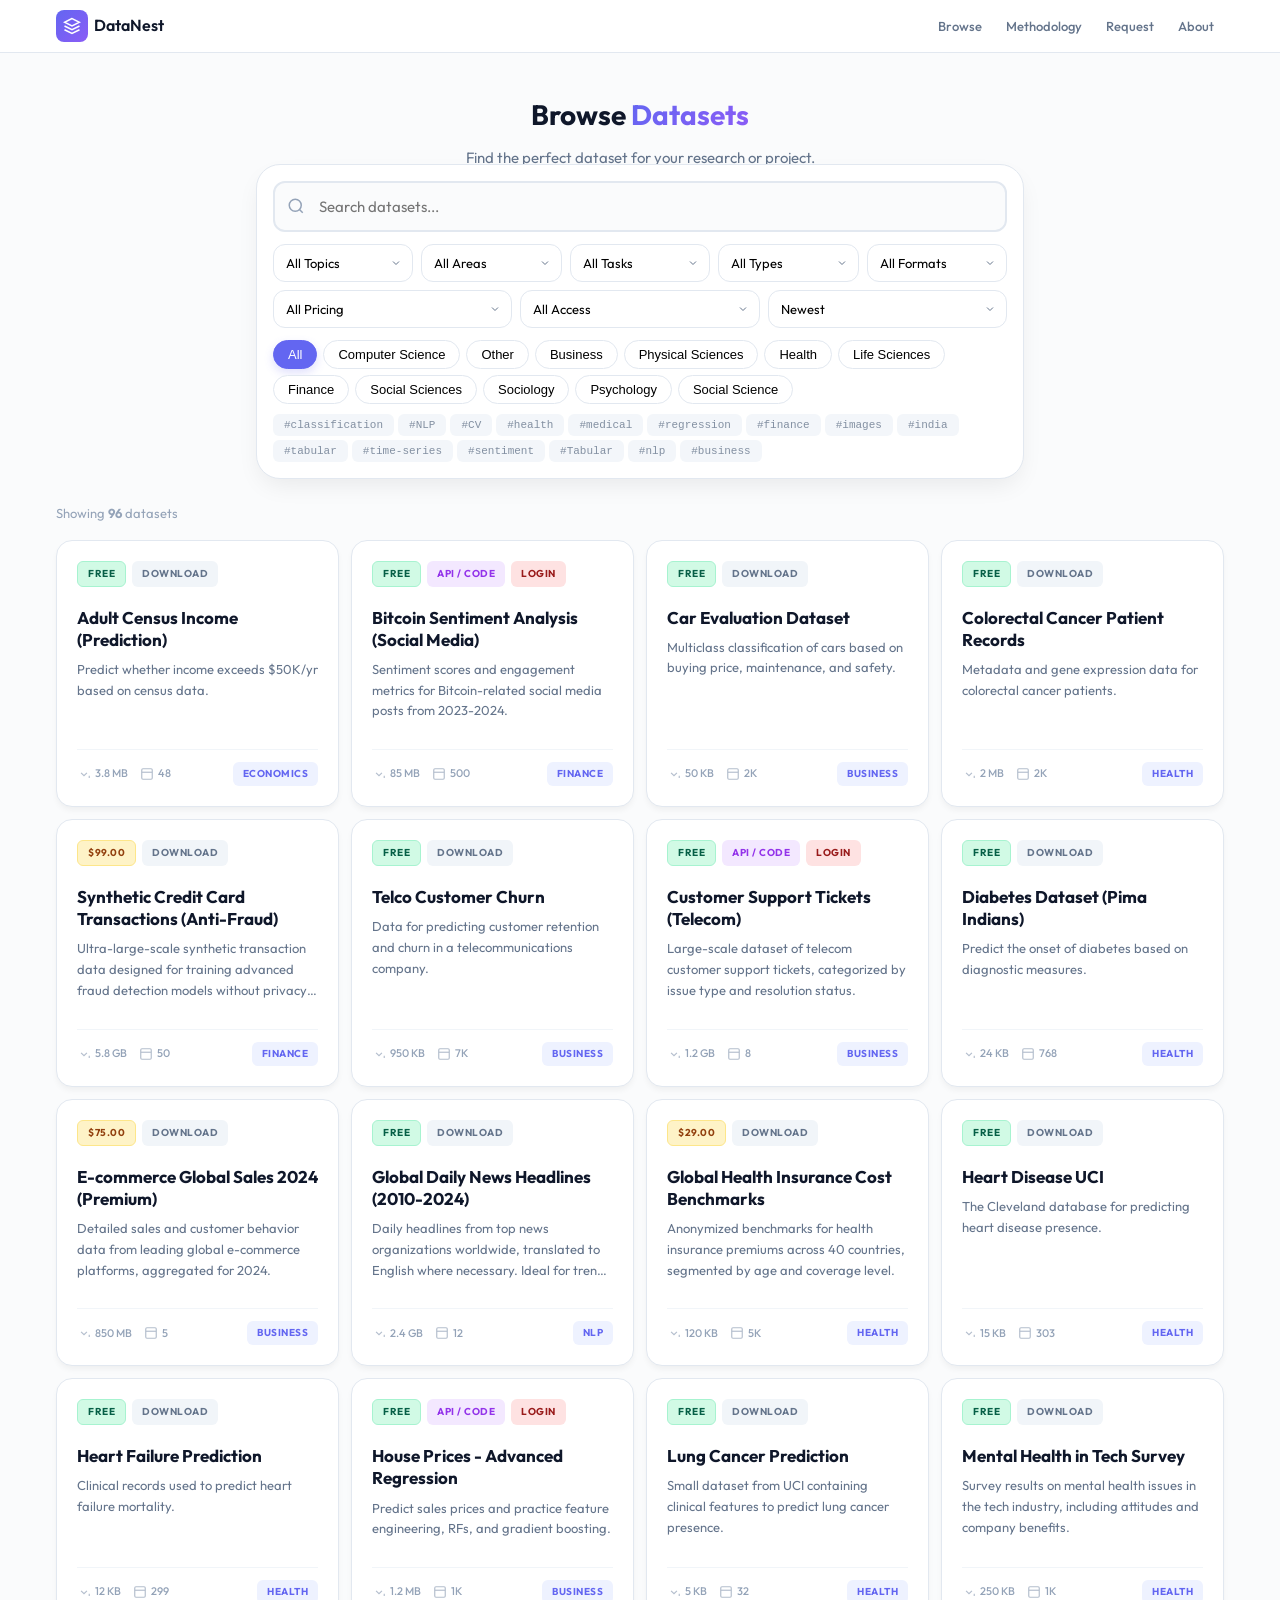
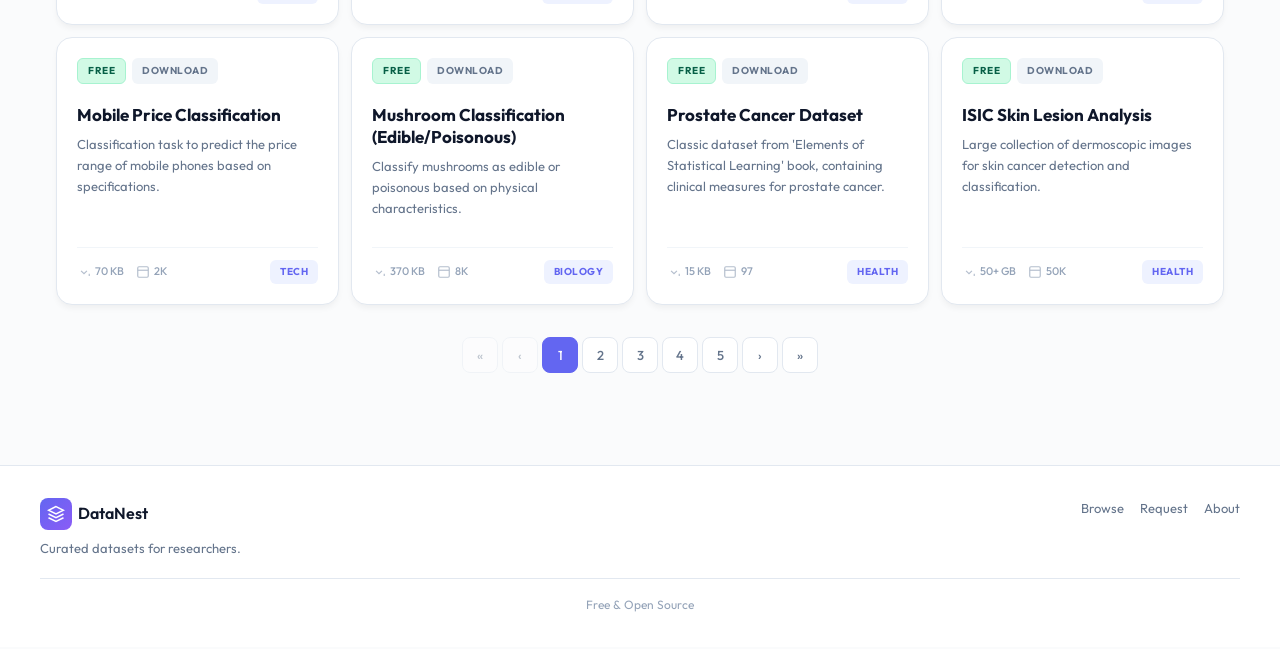
==== commit 1c2681b4: "Update" ====
--- a/docs/index.html
+++ b/docs/index.html
@@ -40,6 +40,7 @@
           <input type="text" id="searchInput" placeholder="Search datasets...">
         </div>
         <div class="filter-row">
+          <select id="topicFilter"><option value="">All Topics</option></select>
           <select id="areaFilter"><option value="">All Areas</option></select>
           <select id="taskFilter"><option value="">All Tasks</option></select>
           <select id="typeFilter"><option value="">All Types</option></select>
@@ -48,6 +49,17 @@
             <option value="CSV">CSV</option>
             <option value="JSON">JSON</option>
             <option value="API">API / Code</option>
+            <option value="ZIP">ZIP</option>
+          </select>
+          <select id="pricingFilter">
+            <option value="">All Pricing</option>
+            <option value="Free">Free Only</option>
+            <option value="Paid">Premium Only</option>
+          </select>
+          <select id="accessFilter">
+            <option value="">All Access</option>
+            <option value="download">Direct Download</option>
+            <option value="api">API / Code Access</option>
           </select>
           <select id="sortBy">
             <option value="newest">Newest</option>
--- a/docs/css/style.css
+++ b/docs/css/style.css
@@ -8,30 +8,30 @@
 
 /* Header */
 .header{position:sticky;top:0;z-index:100;background:rgba(255,255,255,.9);backdrop-filter:blur(20px);border-bottom:1px solid var(--border)}
-.header-content{max-width:1200px;margin:0 auto;padding:0 16px;height:64px;display:flex;align-items:center;justify-content:space-between}
-.logo{display:flex;align-items:center;gap:8px;color:var(--text);font-size:18px;font-weight:600}
+.header-content{max-width:1200px;margin:0 auto;padding:0 16px;height:52px;display:flex;align-items:center;justify-content:space-between}
+.logo{display:flex;align-items:center;gap:6px;color:var(--text);font-size:16px;font-weight:600}
 .logo-icon{width:32px;height:32px;background:linear-gradient(135deg,var(--gradient-1),var(--gradient-2));border-radius:8px;display:flex;align-items:center;justify-content:center}
 .logo-icon svg{width:18px;height:18px;color:#fff}
 .nav{display:flex;gap:4px}
-.nav-link{padding:8px 12px;color:var(--text-secondary);font-size:14px;font-weight:500;border-radius:var(--radius);transition:all .2s}
+.nav-link{padding:6px 10px;color:var(--text-secondary);font-size:13px;font-weight:500;border-radius:var(--radius);transition:all .2s}
 .nav-link:hover{color:var(--text);background:var(--border-light)}
 
 .main{flex:1}
 
 /* Hero */
-.hero{position:relative;padding:60px 16px;text-align:center;overflow:hidden}
+.hero{position:relative;padding:40px 16px;text-align:center;overflow:hidden}
 .hero::before{content:'';position:absolute;top:-150px;left:-100px;width:400px;height:400px;background:var(--gradient-1);border-radius:50%;filter:blur(100px);opacity:.12}
 .hero::after{content:'';position:absolute;top:-80px;right:-80px;width:350px;height:350px;background:var(--gradient-2);border-radius:50%;filter:blur(80px);opacity:.1}
 .hero-content{position:relative;max-width:600px;margin:0 auto}
 .hero-badge{display:inline-flex;align-items:center;gap:6px;padding:6px 12px;background:var(--primary-bg);color:var(--primary);font-size:12px;font-weight:500;border-radius:var(--radius-full);margin-bottom:16px}
 .hero-badge svg{width:14px;height:14px}
-.hero h1{font-size:32px;font-weight:700;line-height:1.2;margin-bottom:12px}
+.hero h1{font-size:28px;font-weight:700;line-height:1.2;margin-bottom:8px}
 .gradient-text{background:linear-gradient(135deg,var(--gradient-1),var(--gradient-2));-webkit-background-clip:text;background-clip:text;-webkit-text-fill-color:transparent}
-.hero p{font-size:16px;color:var(--text-secondary);margin-bottom:24px}
+.hero p{font-size:14px;color:var(--text-secondary);margin-bottom:20px}
 .hero-actions{display:flex;gap:12px;justify-content:center;flex-wrap:wrap}
 
 /* Buttons */
-.btn{display:inline-flex;align-items:center;justify-content:center;gap:6px;padding:8px 14px;font-size:13px;font-weight:500;font-family:var(--font);border-radius:8px;cursor:pointer;transition:all .2s;border:none;white-space:nowrap}
+.btn{display:inline-flex;align-items:center;justify-content:center;gap:4px;padding:6px 12px;font-size:12px;font-weight:500;font-family:var(--font);border-radius:8px;cursor:pointer;transition:all .2s;border:none;white-space:nowrap}
 .btn svg{width:14px;height:14px;flex-shrink:0}
 .btn-primary{background:var(--primary);color:#fff}
 .btn-primary:hover{background:var(--primary-dark);color:#fff}
@@ -42,8 +42,8 @@
 
 /* Stats */
 .stats-section{text-align:center;padding:24px 16px 60px}
-.stats-card{display:inline-block;padding:20px 40px;background:var(--surface);border-radius:var(--radius-xl);box-shadow:var(--shadow-md);border:1px solid var(--border)}
-.stats-num{display:block;font-size:40px;font-weight:700;font-family:var(--font-mono)}
+.stats-card{display:inline-block;padding:12px 24px;background:var(--surface);border-radius:var(--radius-xl);box-shadow:var(--shadow-md);border:1px solid var(--border)}
+.stats-num{display:block;font-size:32px;font-weight:700;font-family:var(--font-mono)}
 .stats-label{font-size:12px;color:var(--text-muted);text-transform:uppercase;letter-spacing:1px}
 
 /* Browse */
@@ -70,13 +70,24 @@
 .tag-chip.active{background:var(--text);color:#fff;border-color:var(--text)}
 .results-section{max-width:1200px;margin:0 auto;padding:24px 16px 60px}
 .results-header{margin-bottom:16px;font-size:13px;color:var(--text-muted)}
-.cards-grid{display:grid;grid-template-columns:repeat(auto-fill,minmax(280px,1fr));gap:16px}
+.cards-grid{display:grid;grid-template-columns:repeat(auto-fill,minmax(240px,1fr));gap:12px}
 
 /* Card */
-.card{background:var(--surface);border-radius:var(--radius-lg);padding:16px;border:1px solid var(--border);cursor:pointer;transition:all .3s;animation:fadeIn .4s ease-out backwards}
-.card:hover{transform:translateY(-2px);box-shadow:var(--shadow-md);border-color:transparent}
-@keyframes fadeIn{from{opacity:0;transform:translateY(10px)}to{opacity:1;transform:translateY(0)}}
-.card-header{display:flex;align-items:center;justify-content:space-between;margin-bottom:10px;flex-wrap:wrap;gap:6px}
+.card{background:var(--surface);border-radius:var(--radius-lg);padding:20px;border:1px solid var(--border);cursor:pointer;transition:all 0.4s cubic-bezier(0.4, 0, 0.2, 1);position:relative;overflow:hidden;display:flex;flex-direction:column;box-shadow:var(--shadow)}
+.card:hover{transform:translateY(-6px);box-shadow:var(--shadow-md);border-color:var(--primary)}
+.card::after{content:'';position:absolute;top:0;left:0;right:0;height:4px;background:linear-gradient(90deg,var(--gradient-1),var(--gradient-2));opacity:0;transition:opacity .3s}
+.card:hover::after{opacity:1}
+
+.card-header{display:flex;flex-direction:column;gap:8px;margin-bottom:12px}
+.card-badges{display:flex;flex-wrap:wrap;gap:6px}
+
+.badge{padding:4px 10px;font-size:10px;font-weight:700;border-radius:6px;text-transform:uppercase;letter-spacing:0.5px;display:inline-flex;align-items:center;gap:4px}
+.badge-free{background:#d1fae5;color:#065f46;border:1px solid #a7f3d0}
+.badge-paid{background:#fef3c7;color:#92400e;border:1px solid #fde68a}
+.badge-topic{background:var(--primary-bg);color:var(--primary)}
+.badge-format{background:var(--border-light);color:var(--text-secondary)}
+
+/* Topic Specific Badges (from remote) */
 .topic-badge{padding:4px 10px;font-size:11px;font-weight:600;border-radius:6px;text-transform:uppercase;letter-spacing:.3px}
 .topic-badge.healthcare{background:var(--success-bg);color:var(--success)}
 .topic-badge.climate{background:#dbeafe;color:#2563eb}
@@ -89,17 +100,14 @@
 .topic-badge.social-sciences{background:#fdf2f8;color:#9d174d}
 .topic-badge.engineering{background:#ecfdf5;color:#065f46}
 
-.task-badge{padding:4px 8px;font-size:10px;font-weight:600;border-radius:6px;background:var(--border-light);color:var(--text-secondary);text-transform:capitalize}
-
-.access-badge{display:inline-flex;align-items:center;gap:4px;padding:4px 8px;font-size:10px;font-weight:600;border-radius:6px}
-.access-badge svg{width:10px;height:10px}
-.access-badge.download{background:var(--success-bg);color:var(--success)}
-.access-badge.api{background:#f3e8ff;color:#9333ea}
-.card-title{font-size:15px;font-weight:600;margin-bottom:6px;line-height:1.4}
-.card-overview{font-size:13px;color:var(--text-secondary);line-height:1.5;margin-bottom:12px;display:-webkit-box;-webkit-line-clamp:2;line-clamp:2;-webkit-box-orient:vertical;overflow:hidden}
-.card-meta{display:flex;flex-wrap:wrap;gap:12px;padding-top:12px;border-top:1px solid var(--border-light)}
-.meta-item{display:flex;align-items:center;gap:4px;font-size:12px;color:var(--text-muted)}
-.meta-item svg{width:14px;height:14px;opacity:.6}
+.card-title{font-size:17px;font-weight:700;margin-bottom:8px;line-height:1.3;color:var(--text)}
+.card-overview{font-size:13px;color:var(--text-secondary);line-height:1.6;margin-bottom:16px;flex:1;display:-webkit-box;-webkit-line-clamp:3;line-clamp:3;-webkit-box-orient:vertical;overflow:hidden}
+
+.card-footer{display:flex;justify-content:space-between;align-items:center;padding-top:12px;border-top:1px solid var(--border-light)}
+.meta-group{display:flex;gap:12px}
+.meta-item{display:flex;align-items:center;gap:4px;font-size:11px;color:var(--text-muted);font-weight:500}
+.meta-item svg{width:14px;height:14px;opacity:.7}
+
 .card-footer{display:flex;gap:8px;margin-top:12px;flex-wrap:wrap}
 .btn-sm{padding:6px 10px;font-size:12px}
 .btn-sm svg{width:12px;height:12px}
@@ -257,3 +265,46 @@
 .tab-btn.active{color:var(--primary);border-bottom-color:var(--primary)}
 .tab-pane{display:none}
 .tab-pane.active{display:block}
+
+.preview-container::-webkit-scrollbar{height:6px}.preview-container::-webkit-scrollbar-track{background:var(--bg)}.preview-container::-webkit-scrollbar-thumb{background:var(--border);border-radius:10px}.preview-container::-webkit-scrollbar-thumb:hover{background:var(--text-muted)}
+#previewTable th{position:sticky;top:0;background:var(--bg);z-index:1}
+#previewTable input:focus{outline:none;border-color:var(--primary);box-shadow:0 0 0 2px var(--primary-bg)}
+
+.preview-container{max-height:400px;overflow:auto;position:relative;background:var(--surface);border:1px solid var(--border);border-radius:var(--radius);margin-top:12px}
+.preview-container table{width:100%;border-collapse:separate;border-spacing:0}
+.preview-container th{position:sticky;top:0;background:var(--bg);z-index:2;padding:12px 8px;text-align:left;border-bottom:1px solid var(--border);border-right:1px solid var(--border);font-weight:600;min-width:120px}
+.preview-container td{padding:10px 8px;border-bottom:1px solid var(--border-light);border-right:1px solid var(--border-light);white-space:nowrap;max-width:300px;overflow:hidden;text-overflow:ellipsis}
+
+/* Usage Dropdown */
+.usage-dropdown{position:relative;display:inline-block;margin-bottom:16px}
+.usage-btn{display:flex;align-items:center;gap:8px;background:var(--bg-dark);border:1px solid var(--border);padding:8px 16px;border-radius:8px;font-size:13px;font-weight:600;cursor:pointer;transition:all .2s}
+.usage-btn:hover{background:var(--border-light)}
+.usage-menu{display:none;position:absolute;top:100%;left:0;z-index:100;background:var(--surface);border:1px solid var(--border);border-radius:8px;box-shadow:var(--shadow-lg);min-width:200px;margin-top:4px;padding:4px}
+.usage-menu.show{display:block}
+.usage-item{display:flex;align-items:center;gap:10px;padding:8px 12px;border-radius:6px;font-size:12px;color:var(--text);text-decoration:none;transition:background .2s;cursor:pointer}
+.usage-item:hover{background:var(--border-light)}
+.usage-item svg{width:16px;height:16px;opacity:0.7}
+
+/* Split Tabs */
+.split-tabs{display:flex;gap:4px;margin:16px 0 0;overflow-x:auto;padding-bottom:2px}
+.split-tab{padding:6px 12px;font-size:12px;font-weight:600;color:var(--text-muted);background:var(--bg);border:1px solid var(--border);border-radius:6px 6px 0 0;cursor:pointer;border-bottom:none}
+.split-tab.active{color:var(--primary);background:var(--surface);border-color:var(--border);position:relative;z-index:2}
+
+/* Access & Price Badges */
+.card-badges{display:flex;gap:6px;margin-bottom:8px;flex-wrap:wrap}
+.badge-restricted{background:#fee2e2;color:#991b1b;padding:2px 8px;border-radius:6px;font-size:10px;font-weight:700;display:flex;align-items:center;gap:4px}
+.badge-price{background:var(--primary-bg);color:var(--primary);padding:2px 8px;border-radius:6px;font-size:10px;font-weight:700}
+.modal-price{font-size:18px;font-weight:700;color:var(--primary);margin:16px 0}
+.modal-price span{font-size:12px;color:var(--text-muted);font-weight:400;margin-left:4px}
+
+/* Skeletons */
+.skeleton{background:var(--border-light);position:relative;overflow:hidden;border-radius:4px}
+.skeleton::after{content:'';position:absolute;inset:0;transform:translateX(-100%);background:linear-gradient(90deg,transparent,rgba(255,255,255,.5),transparent);animation:shimmer 1.5s infinite}
+@keyframes shimmer{100%{transform:translateX(100%)}}
+.skeleton-card{pointer-events:none}
+.skeleton-badge{width:60px;height:18px;border-radius:6px;margin-bottom:10px}
+.skeleton-title{width:80%;height:20px;margin-bottom:12px}
+.skeleton-text{width:100%;height:14px;margin-bottom:8px}
+.skeleton-text.short{width:60%}
+.skeleton-footer{display:flex;gap:8px;margin-top:16px}
+.skeleton-btn{flex:1;height:32px;border-radius:8px}
